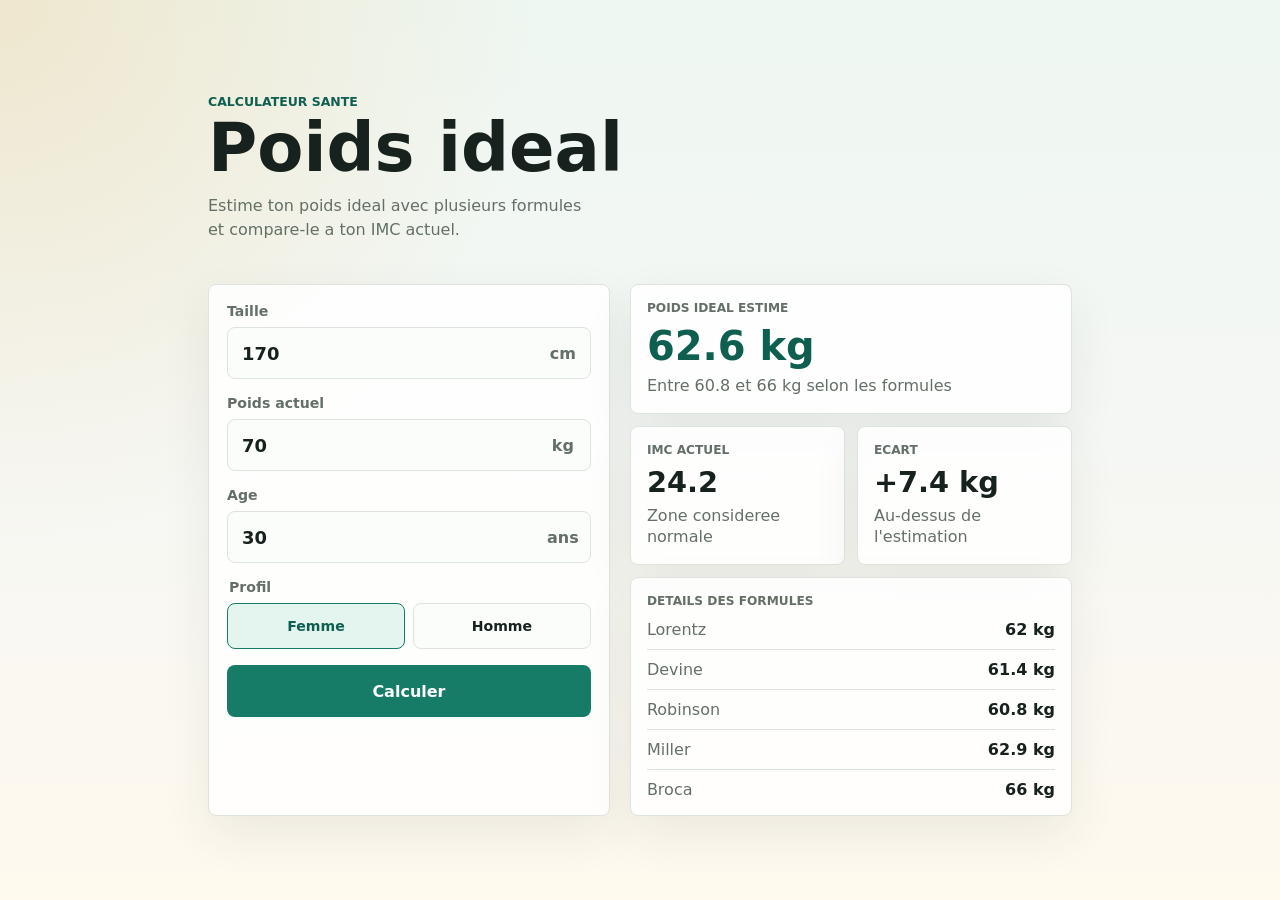
==== index.html @ 349bfee6 "Add files via upload" ====
<!doctype html>
<html lang="fr">
  <head>
    <meta charset="UTF-8" />
    <meta name="viewport" content="width=device-width, initial-scale=1.0" />
    <meta name="theme-color" content="#167c68" />
    <title>Poids Ideal</title>
    <link rel="manifest" href="manifest.webmanifest" />
    <link rel="stylesheet" href="styles.css" />
  </head>
  <body>
    <main class="app-shell">
      <section class="hero" aria-labelledby="app-title">
        <div>
          <p class="eyebrow">Calculateur sante</p>
          <h1 id="app-title">Poids ideal</h1>
          <p class="intro">
            Estime ton poids ideal avec plusieurs formules et compare-le a ton IMC actuel.
          </p>
        </div>
      </section>

      <section class="panel" aria-label="Formulaire de calcul">
        <form id="ideal-weight-form" class="form">
          <div class="field">
            <label for="height">Taille</label>
            <div class="input-row">
              <input id="height" name="height" type="number" min="120" max="230" value="170" required />
              <span>cm</span>
            </div>
          </div>

          <div class="field">
            <label for="weight">Poids actuel</label>
            <div class="input-row">
              <input id="weight" name="weight" type="number" min="30" max="250" value="70" required />
              <span>kg</span>
            </div>
          </div>

          <div class="field">
            <label for="age">Age</label>
            <div class="input-row">
              <input id="age" name="age" type="number" min="16" max="100" value="30" required />
              <span>ans</span>
            </div>
          </div>

          <fieldset class="segmented">
            <legend>Profil</legend>
            <label>
              <input type="radio" name="sex" value="female" checked />
              <span>Femme</span>
            </label>
            <label>
              <input type="radio" name="sex" value="male" />
              <span>Homme</span>
            </label>
          </fieldset>

          <button class="primary-button" type="submit">Calculer</button>
        </form>
      </section>

      <section class="results" aria-live="polite">
        <article class="result-card main-result">
          <span class="label">Poids ideal estime</span>
          <strong id="ideal-weight">-- kg</strong>
          <p id="ideal-range">Entre -- et -- kg</p>
        </article>

        <div class="result-grid">
          <article class="result-card">
            <span class="label">IMC actuel</span>
            <strong id="bmi">--</strong>
            <p id="bmi-status">Complete les champs</p>
          </article>

          <article class="result-card">
            <span class="label">Ecart</span>
            <strong id="difference">-- kg</strong>
            <p id="difference-text">Par rapport a l'estimation</p>
          </article>
        </div>

        <article class="result-card formula-card">
          <span class="label">Details des formules</span>
          <dl id="formula-list"></dl>
        </article>
      </section>
    </main>

    <script src="app.js"></script>
  </body>
</html>
---- styles.css ----
:root {
  color-scheme: light;
  --bg: #f5f7f4;
  --ink: #17211d;
  --muted: #647067;
  --panel: #ffffff;
  --line: #dce4dd;
  --accent: #167c68;
  --accent-dark: #0e5f50;
  --warm: #f0b45b;
  --rose: #d96b75;
  font-family: Inter, ui-sans-serif, system-ui, -apple-system, BlinkMacSystemFont, "Segoe UI", sans-serif;
}

* {
  box-sizing: border-box;
}

body {
  margin: 0;
  min-height: 100vh;
  background:
    radial-gradient(circle at top left, rgba(240, 180, 91, 0.24), transparent 34rem),
    linear-gradient(180deg, #eef7f2 0%, var(--bg) 48%, #fff9ee 100%);
  color: var(--ink);
}

.app-shell {
  width: min(100%, 480px);
  min-height: 100vh;
  margin: 0 auto;
  padding: 24px 18px 32px;
}

.hero {
  min-height: 180px;
  display: flex;
  align-items: end;
  padding: 18px 0 22px;
}

.eyebrow {
  margin: 0 0 8px;
  color: var(--accent-dark);
  font-size: 0.78rem;
  font-weight: 800;
  letter-spacing: 0;
  text-transform: uppercase;
}

h1 {
  margin: 0;
  font-size: clamp(2.4rem, 12vw, 4.2rem);
  line-height: 0.94;
  letter-spacing: 0;
}

.intro {
  max-width: 24rem;
  margin: 14px 0 0;
  color: var(--muted);
  font-size: 1rem;
  line-height: 1.5;
}

.panel,
.result-card {
  border: 1px solid var(--line);
  border-radius: 8px;
  background: rgba(255, 255, 255, 0.88);
  box-shadow: 0 18px 48px rgba(37, 53, 44, 0.08);
}

.panel {
  padding: 18px;
}

.form {
  display: grid;
  gap: 16px;
}

.field {
  display: grid;
  gap: 8px;
}

label,
legend {
  color: var(--muted);
  font-size: 0.88rem;
  font-weight: 700;
}

.input-row {
  display: flex;
  align-items: center;
  min-height: 52px;
  border: 1px solid var(--line);
  border-radius: 8px;
  background: #fbfdfb;
  overflow: hidden;
}

input[type="number"] {
  width: 100%;
  min-width: 0;
  border: 0;
  outline: 0;
  background: transparent;
  padding: 0 14px;
  color: var(--ink);
  font: inherit;
  font-size: 1.12rem;
  font-weight: 750;
}

.input-row span {
  min-width: 54px;
  color: var(--muted);
  font-weight: 800;
  text-align: center;
}

.segmented {
  display: grid;
  grid-template-columns: 1fr 1fr;
  gap: 8px;
  padding: 0;
  border: 0;
  margin: 0;
}

.segmented legend {
  grid-column: 1 / -1;
  margin-bottom: 8px;
}

.segmented label {
  position: relative;
  min-height: 46px;
  cursor: pointer;
}

.segmented input {
  position: absolute;
  opacity: 0;
}

.segmented span {
  display: grid;
  place-items: center;
  height: 100%;
  border: 1px solid var(--line);
  border-radius: 8px;
  background: #fbfdfb;
  color: var(--ink);
}

.segmented input:checked + span {
  border-color: var(--accent);
  background: #e4f5ef;
  color: var(--accent-dark);
}

.primary-button {
  min-height: 52px;
  border: 0;
  border-radius: 8px;
  background: var(--accent);
  color: white;
  font: inherit;
  font-size: 1rem;
  font-weight: 850;
  cursor: pointer;
}

.primary-button:active {
  transform: translateY(1px);
}

.results {
  display: grid;
  gap: 12px;
  margin-top: 14px;
}

.result-grid {
  display: grid;
  grid-template-columns: 1fr 1fr;
  gap: 12px;
}

.result-card {
  padding: 16px;
}

.label {
  display: block;
  color: var(--muted);
  font-size: 0.76rem;
  font-weight: 850;
  text-transform: uppercase;
}

.result-card strong {
  display: block;
  margin-top: 8px;
  font-size: 1.8rem;
  letter-spacing: 0;
}

.main-result strong {
  color: var(--accent-dark);
  font-size: 2.5rem;
}

.result-card p {
  margin: 6px 0 0;
  color: var(--muted);
  line-height: 1.35;
}

.formula-card dl {
  display: grid;
  gap: 10px;
  margin: 12px 0 0;
}

.formula-card div {
  display: flex;
  justify-content: space-between;
  gap: 12px;
  padding-bottom: 10px;
  border-bottom: 1px solid var(--line);
}

.formula-card div:last-child {
  padding-bottom: 0;
  border-bottom: 0;
}

dt {
  color: var(--muted);
}

dd {
  margin: 0;
  font-weight: 850;
}

.status-low {
  color: var(--warm);
}

.status-ok {
  color: var(--accent-dark);
}

.status-high {
  color: var(--rose);
}

@media (min-width: 760px) {
  .app-shell {
    width: min(100%, 900px);
    display: grid;
    grid-template-columns: 1fr 1.1fr;
    gap: 20px;
    align-content: center;
  }

  .hero {
    grid-column: 1 / -1;
    min-height: 120px;
  }

  .results {
    margin-top: 0;
  }
}
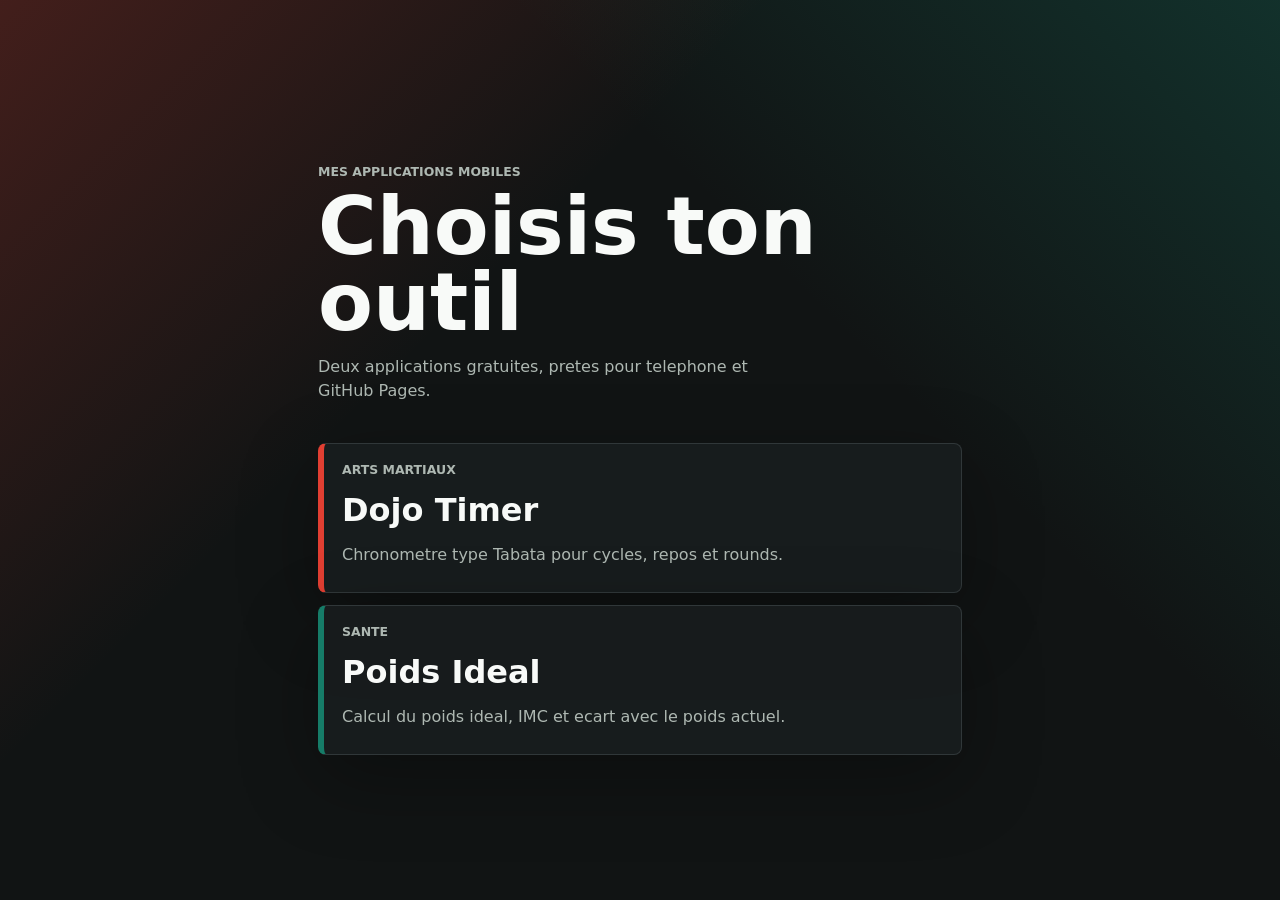
==== commit 416a4e1d: "Add files via upload" ====
--- a/index.html
+++ b/index.html
@@ -3,93 +3,30 @@
   <head>
     <meta charset="UTF-8" />
     <meta name="viewport" content="width=device-width, initial-scale=1.0" />
-    <meta name="theme-color" content="#167c68" />
-    <title>Poids Ideal</title>
-    <link rel="manifest" href="manifest.webmanifest" />
-    <link rel="stylesheet" href="styles.css" />
+    <title>Applications mobiles</title>
+    <link rel="stylesheet" href="home.css" />
   </head>
   <body>
-    <main class="app-shell">
-      <section class="hero" aria-labelledby="app-title">
-        <div>
-          <p class="eyebrow">Calculateur sante</p>
-          <h1 id="app-title">Poids ideal</h1>
-          <p class="intro">
-            Estime ton poids ideal avec plusieurs formules et compare-le a ton IMC actuel.
-          </p>
-        </div>
+    <main class="home-shell">
+      <section class="hero">
+        <p class="eyebrow">Mes applications mobiles</p>
+        <h1>Choisis ton outil</h1>
+        <p>Deux applications gratuites, pretes pour telephone et GitHub Pages.</p>
       </section>
 
-      <section class="panel" aria-label="Formulaire de calcul">
-        <form id="ideal-weight-form" class="form">
-          <div class="field">
-            <label for="height">Taille</label>
-            <div class="input-row">
-              <input id="height" name="height" type="number" min="120" max="230" value="170" required />
-              <span>cm</span>
-            </div>
-          </div>
+      <section class="app-list" aria-label="Liste des applications">
+        <a class="app-card timer" href="./dojo-timer/">
+          <span>Arts martiaux</span>
+          <strong>Dojo Timer</strong>
+          <em>Chronometre type Tabata pour cycles, repos et rounds.</em>
+        </a>
 
-          <div class="field">
-            <label for="weight">Poids actuel</label>
-            <div class="input-row">
-              <input id="weight" name="weight" type="number" min="30" max="250" value="70" required />
-              <span>kg</span>
-            </div>
-          </div>
-
-          <div class="field">
-            <label for="age">Age</label>
-            <div class="input-row">
-              <input id="age" name="age" type="number" min="16" max="100" value="30" required />
-              <span>ans</span>
-            </div>
-          </div>
-
-          <fieldset class="segmented">
-            <legend>Profil</legend>
-            <label>
-              <input type="radio" name="sex" value="female" checked />
-              <span>Femme</span>
-            </label>
-            <label>
-              <input type="radio" name="sex" value="male" />
-              <span>Homme</span>
-            </label>
-          </fieldset>
-
-          <button class="primary-button" type="submit">Calculer</button>
-        </form>
-      </section>
-
-      <section class="results" aria-live="polite">
-        <article class="result-card main-result">
-          <span class="label">Poids ideal estime</span>
-          <strong id="ideal-weight">-- kg</strong>
-          <p id="ideal-range">Entre -- et -- kg</p>
-        </article>
-
-        <div class="result-grid">
-          <article class="result-card">
-            <span class="label">IMC actuel</span>
-            <strong id="bmi">--</strong>
-            <p id="bmi-status">Complete les champs</p>
-          </article>
-
-          <article class="result-card">
-            <span class="label">Ecart</span>
-            <strong id="difference">-- kg</strong>
-            <p id="difference-text">Par rapport a l'estimation</p>
-          </article>
-        </div>
-
-        <article class="result-card formula-card">
-          <span class="label">Details des formules</span>
-          <dl id="formula-list"></dl>
-        </article>
+        <a class="app-card weight" href="./poids-ideal/">
+          <span>Sante</span>
+          <strong>Poids Ideal</strong>
+          <em>Calcul du poids ideal, IMC et ecart avec le poids actuel.</em>
+        </a>
       </section>
     </main>
-
-    <script src="app.js"></script>
   </body>
 </html>
--- a/home.css
+++ b/home.css
@@ -0,0 +1,103 @@
+:root {
+  color-scheme: dark;
+  --bg: #111414;
+  --ink: #f8faf8;
+  --muted: #aeb8b2;
+  --line: #303739;
+  --timer: #e13f32;
+  --weight: #167c68;
+  font-family: Inter, ui-sans-serif, system-ui, -apple-system, BlinkMacSystemFont, "Segoe UI", sans-serif;
+}
+
+* {
+  box-sizing: border-box;
+}
+
+body {
+  margin: 0;
+  min-height: 100vh;
+  background:
+    linear-gradient(135deg, rgba(225, 63, 50, 0.24), transparent 34rem),
+    linear-gradient(225deg, rgba(22, 124, 104, 0.28), transparent 34rem),
+    var(--bg);
+  color: var(--ink);
+}
+
+.home-shell {
+  width: min(100%, 680px);
+  min-height: 100vh;
+  margin: 0 auto;
+  padding: 24px 18px;
+  display: grid;
+  gap: 22px;
+  align-content: center;
+}
+
+.hero {
+  padding: 18px 0;
+}
+
+.eyebrow {
+  margin: 0 0 8px;
+  color: var(--muted);
+  font-size: 0.78rem;
+  font-weight: 850;
+  text-transform: uppercase;
+}
+
+h1 {
+  margin: 0;
+  font-size: clamp(2.7rem, 13vw, 5rem);
+  line-height: 0.95;
+}
+
+p {
+  max-width: 30rem;
+  margin: 14px 0 0;
+  color: var(--muted);
+  line-height: 1.5;
+}
+
+.app-list {
+  display: grid;
+  gap: 12px;
+}
+
+.app-card {
+  display: grid;
+  gap: 8px;
+  min-height: 150px;
+  padding: 18px;
+  border: 1px solid var(--line);
+  border-radius: 8px;
+  background: rgba(24, 29, 30, 0.92);
+  color: inherit;
+  text-decoration: none;
+  box-shadow: 0 24px 80px rgba(0, 0, 0, 0.3);
+}
+
+.app-card span {
+  color: var(--muted);
+  font-size: 0.78rem;
+  font-weight: 850;
+  text-transform: uppercase;
+}
+
+.app-card strong {
+  font-size: 2rem;
+  line-height: 1;
+}
+
+.app-card em {
+  color: var(--muted);
+  font-style: normal;
+  line-height: 1.45;
+}
+
+.timer {
+  border-left: 6px solid var(--timer);
+}
+
+.weight {
+  border-left: 6px solid var(--weight);
+}
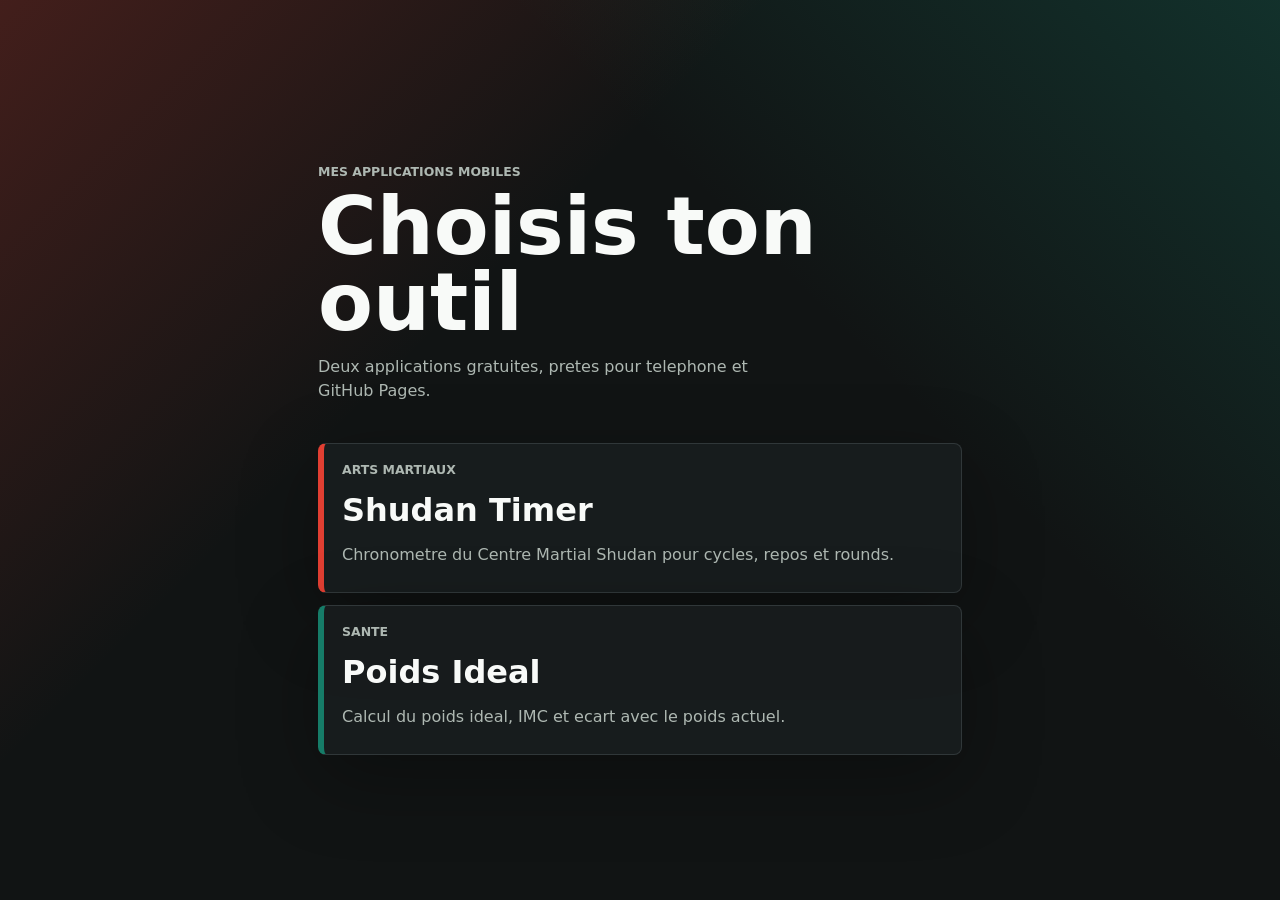
==== commit 6b6f3d70: "Add files via upload" ====
--- a/index.html
+++ b/index.html
@@ -17,8 +17,8 @@
       <section class="app-list" aria-label="Liste des applications">
         <a class="app-card timer" href="./dojo-timer/">
           <span>Arts martiaux</span>
-          <strong>Dojo Timer</strong>
-          <em>Chronometre type Tabata pour cycles, repos et rounds.</em>
+          <strong>Shudan Timer</strong>
+          <em>Chronometre du Centre Martial Shudan pour cycles, repos et rounds.</em>
         </a>
 
         <a class="app-card weight" href="./poids-ideal/">
